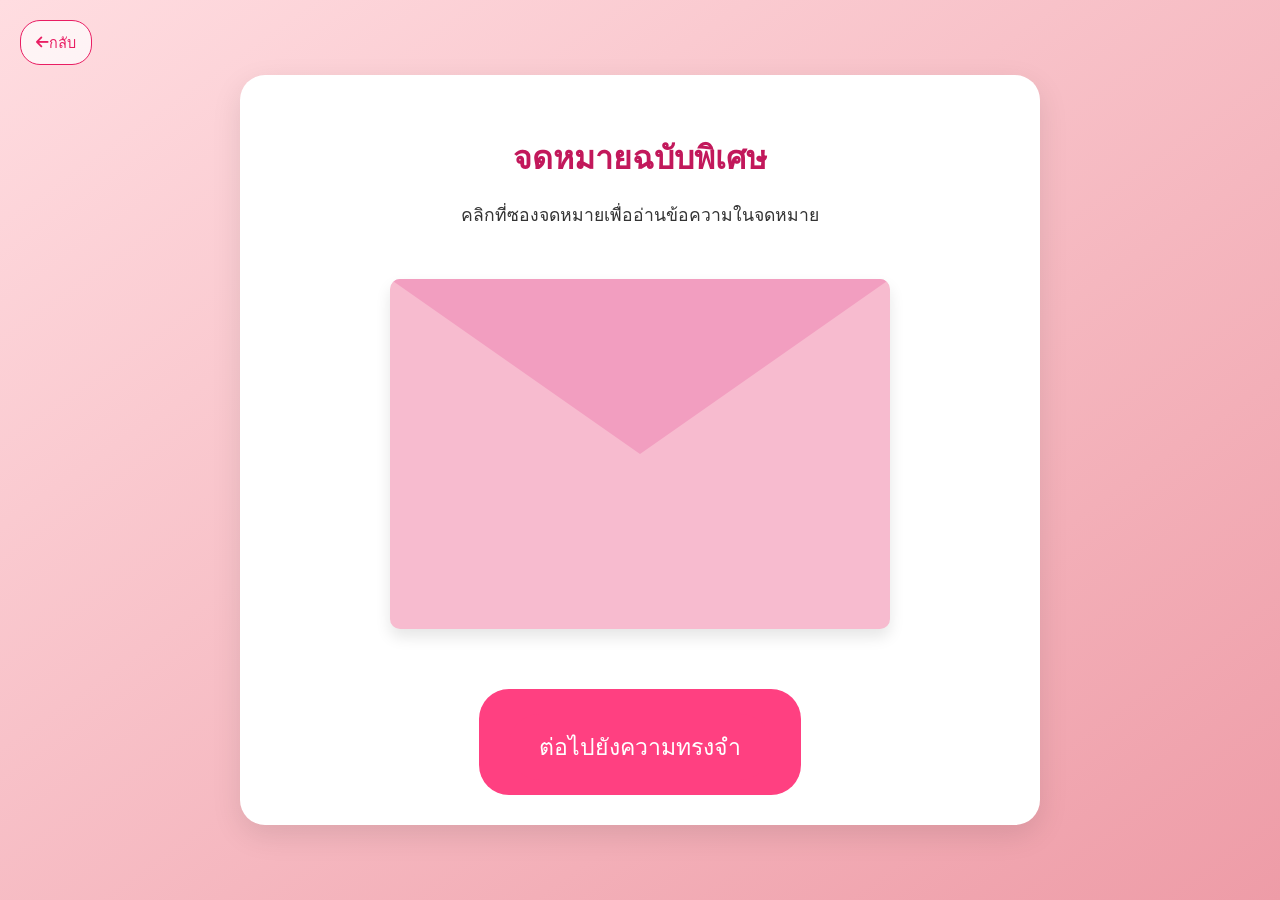
==== letter.html @ 33d30aef "mom-brithday upload" ====
<!DOCTYPE html>
<html lang="th">

<head>
    <meta charset="UTF-8">
    <meta name="viewport" content="width=device-width, initial-scale=1.0">
    <title>จดหมายจากใจลูก</title>
    <link rel="stylesheet" href="styles.css">
    <link rel="stylesheet" href="https://cdnjs.cloudflare.com/ajax/libs/font-awesome/6.0.0-beta3/css/all.min.css">
</head>

<body>
    <a href="menu.html" class="back-button"><i class="fas fa-arrow-left"></i> กลับ</a>
    <div class="container">
        <h2>จดหมายฉบับพิเศษ</h2>
        <p>คลิกที่ซองจดหมายเพื่ออ่านข้อความในจดหมาย</p>

        <div class="envelope">
            <div class="letter-content">
                <h3>Dear My MOM💖 </h3>
                <p>
                    สุขสันต์วันเกิดปีนี้อีกครั้งนะครับ <br><br> ทุกๆ ที่ผ่านมาในชีวิต แม่คอยประคองและให้กำลังใจเสมอ ไม่ว่าเรื่องเล็กหรือเรื่องใหญ่ แม่ไม่เคยทิ้งกันเลย หนูรู้สึกขอบคุณแม่มากๆ ที่คอยอยู่เคียงข้าง และเป็นแรงบันดาลใจให้เสมอที่ซัพพอร์ตทุกอย่างที่อยากลองทำไม่ว่าจะไปแข่งรายการต่างๆ
                    ทำคะแนนสอบได้เท่าไร แม่คอยให้กำลังใจอยู่เสมอ<br><br> ขอให้แม่มีความสุข สุขภาพแข็งแรง มีแต่รอยยิ้มที่สดใสในทุกๆ วันนะครับ<br><br> รักแม่ที่สุดในโลก!
                    <br> จากลูกตูน
                </p>
            </div>
        </div>
        <a href="memories.html" class="button-link">
            <button>ต่อไปยังความทรงจำ</button>
        </a>
    </div>

    <script src="script.js"></script>
</body>

</html>
---- styles.css ----
/* General Body Styles - Keep this as is for overall theme */

body {
    font-family: 'Segoe UI', Tahoma, Geneva, Verdana, sans-serif;
    margin: 0;
    padding: 0;
    background: linear-gradient(to bottom right, #ffdde1, #ee9ca7);
    /* พื้นหลังไล่เฉดสีชมพูอ่อน */
    color: #333;
    display: flex;
    justify-content: center;
    align-items: center;
    min-height: 100vh;
    overflow-x: hidden;
    position: relative;
    box-sizing: border-box;
    /* Remove background effects here if index.html will have its own full background */
}


/* Specific Styles for Index Page Background */

.home-background {
    position: absolute;
    top: 0;
    left: 0;
    width: 100%;
    height: 100%;
    background: linear-gradient(to top, #ffebee 0%, #ffcdd2 100%);
    /* เปลี่ยนพื้นหลังให้ดูสดใสขึ้น */
    overflow: hidden;
    z-index: -1;
    /* ให้พื้นหลังอยู่ด้านหลัง */
}


/* Confetti effect for background (optional, similar to finale) */

.home-confetti {
    position: absolute;
    width: 10px;
    height: 10px;
    background-color: transparent;
    /* Changed to transparent, use border for outline */
    border: 2px solid;
    /* Confetti with outline */
    border-radius: 50%;
    opacity: 0;
    animation: homeFall 8s forwards infinite;
    /* Fall slower and infinitely */
    z-index: 1;
    /* Above general background, below container */
}


/* Random colors for confetti */

.home-confetti:nth-child(3n+1) {
    border-color: #ff80ab;
}


/* Pink */

.home-confetti:nth-child(3n+2) {
    border-color: #ffd180;
}


/* Orange */

.home-confetti:nth-child(3n+3) {
    border-color: #80cbc4;
}


/* Teal */

@keyframes homeFall {
    0% {
        transform: translateY(-100px) rotate(0deg);
        opacity: 0;
    }
    10% {
        opacity: 1;
    }
    /* Appear quickly */
    90% {
        opacity: 1;
    }
    100% {
        transform: translateY(100vh) rotate(720deg);
        opacity: 0;
    }
}


/* Container for all pages - Adjust if home page uses full screen */

.container {
    background-color: #ffffff;
    border-radius: 25px;
    box-shadow: 0 10px 30px rgba(0, 0, 0, 0.1);
    padding: 30px 40px;
    text-align: center;
    max-width: 90%;
    width: 800px;
    box-sizing: border-box;
    position: relative;
    animation: fadeIn 1s ease-out;
    z-index: 10;
    /* Make sure it's above background effects */
}


/* Home Page Specifics (Cake Page) - Updated */

.cake-container {
    background-color: rgba(255, 255, 255, 0.9);
    /* เพิ่มความโปร่งแสงเล็กน้อย */
    border-radius: 25px;
    box-shadow: 0 15px 40px rgba(0, 0, 0, 0.2);
    /* เงาที่ชัดเจนขึ้น */
    padding: 50px 40px;
    max-width: 700px;
    /* กว้างขึ้นเล็กน้อย */
    width: 90%;
    text-align: center;
    position: relative;
    overflow: hidden;
    animation: popIn 1s ease-out;
    /* ใช้ popIn เพื่อความโดดเด่น */
    z-index: 10;
    /* ให้กล่องเค้กอยู่ด้านหน้า */
}

.cake-img {
    width: 70%;
    /* เค้กใหญ่ขึ้นเล็กน้อย */
    height: auto;
    max-width: 350px;
    margin-bottom: 25px;
    animation: bounce 2s infinite ease-in-out;
    filter: drop-shadow(0 5px 10px rgba(0, 0, 0, 0.2));
    /* เพิ่มเงาให้เค้กดูมีมิติ */
}

.cake-container h1 {
    font-size: 3.2em;
    /* ตัวอักษรใหญ่ขึ้น */
    color: #c2185b;
    /* สีชมพูเข้ม */
    margin-bottom: 10px;
    text-shadow: 2px 2px 4px rgba(0, 0, 0, 0.1);
    /* เพิ่มเงาให้ตัวหนังสือ */
    font-family: 'Dancing Script', cursive;
}

.cake-container p {
    font-size: 1.3em;
    /* ตัวอักษรใหญ่ขึ้น */
    color: #888;
    margin-bottom: 30px;
    font-weight: 500;
}


/* Button Styles - Keep as is, but button in index.html might need margin adjustment */

.start-button {
    margin-top: 10px;
    /* เพิ่มระยะห่างจากด้านบน */
    background-color: #ff4081;
    /* สีชมพูสดใส */
    color: white;
    border: none;
    border-radius: 35px;
    /* ปุ่มโค้งมนขึ้น */
    padding: 18px 40px;
    /* ปุ่มใหญ่ขึ้น */
    font-size: 1.4em;
    /* ตัวอักษรใหญ่ขึ้น */
    font-weight: bold;
    letter-spacing: 1px;
    cursor: pointer;
    transition: background-color 0.3s ease, transform 0.2s ease, box-shadow 0.3s ease;
    box-shadow: 0 5px 15px rgba(0, 0, 0, 0.2);
}

.start-button:hover {
    background-color: #e91e63;
    transform: translateY(-5px) scale(1.02);
    box-shadow: 0 8px 20px rgba(0, 0, 0, 0.3);
}


/* Confetti specific for finale page (keep as is) */


/* ... (existing confetti styles) ... */


/* Responsive adjustments */

@media (max-width: 768px) {
    .cake-container h1 {
        font-size: 2.8em;
    }
    .cake-container p {
        font-size: 1.1em;
    }
    .start-button {
        font-size: 1.2em;
        padding: 15px 30px;
    }
    .cake-img {
        width: 90%;
        max-width: 300px;
    }
}


/* General Body Styles */

body {
    font-family: 'Segoe UI', Tahoma, Geneva, Verdana, sans-serif;
    /* ฟอนต์ที่ดูอบอุ่น */
    margin: 0;
    padding: 0;
    background: linear-gradient(to bottom right, #ffdde1, #ee9ca7);
    /* พื้นหลังไล่เฉดสีชมพูอ่อน */
    color: #333;
    display: flex;
    justify-content: center;
    align-items: center;
    min-height: 100vh;
    overflow-x: hidden;
    /* ป้องกันการเลื่อนแนวนอน */
    position: relative;
    box-sizing: border-box;
}


/* Container for all pages */

.container {
    background-color: #ffffff;
    border-radius: 25px;
    box-shadow: 0 10px 30px rgba(0, 0, 0, 0.1);
    padding: 30px 40px;
    text-align: center;
    max-width: 90%;
    width: 800px;
    /* กำหนดความกว้างสูงสุดของหน้า */
    box-sizing: border-box;
    position: relative;
    animation: fadeIn 1s ease-out;
    /* แอนิเมชันตอนหน้าโหลด */
}


/* Basic Heading Styles */

h1 {
    color: #e91e63;
    /* สีชมพูเข้ม */
    font-size: 3em;
    margin-bottom: 10px;
    font-family: 'Dancing Script', cursive;
    /* ฟอนต์แนวเขียนมือสำหรับหัวข้อหลัก */
}

h2 {
    color: #c2185b;
    /* สีชมพู */
    font-size: 2em;
    margin-bottom: 15px;
}

h3 {
    color: #d81b60;
    font-size: 1.5em;
    margin-bottom: 10px;
}

p {
    font-size: 1.1em;
    line-height: 1.6;
    margin-bottom: 20px;
}


/* Button Styles */

button,
.button-link {
    background-color: #ff4081;
    /* สีชมพูสดใส */
    color: white;
    border: none;
    border-radius: 30px;
    padding: 15px 30px;
    font-size: 1.2em;
    cursor: pointer;
    transition: background-color 0.3s ease, transform 0.2s ease;
    text-decoration: none;
    /* สำหรับ button-link */
    display: inline-block;
    /* สำหรับ button-link */
    margin-top: 10px;
}

button:hover,
.button-link:hover {
    background-color: #e91e63;
    transform: translateY(-3px);
}


/* Home Page Specifics (Cake Page) */

.cake-container {
    padding: 50px;
    background-color: #fff;
    border-radius: 25px;
    box-shadow: 0 10px 30px rgba(0, 0, 0, 0.1);
    max-width: 600px;
    width: 90%;
    text-align: center;
    position: relative;
    overflow: hidden;
    /* For cake image */
}

.cake-img {
    width: 80%;
    height: auto;
    max-width: 400px;
    margin-bottom: 30px;
    animation: bounce 2s infinite ease-in-out;
    /* Cake bounce animation */
}


/* Menu Page Specifics */

.menu-grid {
    display: grid;
    grid-template-columns: repeat(auto-fit, minmax(250px, 1fr));
    gap: 30px;
    margin-top: 30px;
}

.menu-item {
    background-color: #fce4ec;
    /* ชมพูอ่อนมาก */
    border-radius: 15px;
    padding: 25px;
    text-decoration: none;
    color: #333;
    box-shadow: 0 5px 15px rgba(0, 0, 0, 0.08);
    transition: transform 0.3s ease, box-shadow 0.3s ease;
    display: flex;
    flex-direction: column;
    justify-content: center;
    align-items: center;
    min-height: 180px;
}

.menu-item:hover {
    transform: translateY(-7px);
    box-shadow: 0 12px 25px rgba(0, 0, 0, 0.15);
}

.menu-item h3 {
    color: #d81b60;
    margin-top: 10px;
    margin-bottom: 5px;
    font-size: 1.8em;
}

.menu-item p {
    font-size: 1em;
    color: #555;
    text-align: center;
}


/* Letter Page Specifics */

.envelope {
    position: relative;
    width: 500px;
    height: 350px;
    background-color: #f7bbcf;
    /* สีซองจดหมาย */
    border-radius: 10px;
    margin: 50px auto;
    cursor: pointer;
    box-shadow: 0 8px 15px rgba(0, 0, 0, 0.1);
    transition: transform 0.5s ease-out;
}

.envelope:before {
    /* ฝาซองด้านบน */
    content: '';
    position: absolute;
    top: 0;
    left: 0;
    width: 0;
    height: 0;
    border-left: 250px solid transparent;
    border-right: 250px solid transparent;
    border-top: 175px solid #f29ec0;
    /* สีฝาซองเข้มกว่าเล็กน้อย */
    border-radius: 10px 10px 0 0;
    transform-origin: top;
    transition: transform 0.5s ease-out;
    z-index: 2;
}

.envelope.open:before {
    transform: rotateX(180deg);
}

.envelope.open .letter-content {
    transform: translateY(-100px);
    /* เลื่อนจดหมายขึ้นมา */
    opacity: 1;
}

.letter-content {
    position: absolute;
    width: 100%;
    height: 100%;
    background-color: white;
    top: 5%;
    left: 2%;
    border-radius: 8px;
    padding: 20px;
    box-sizing: border-box;
    box-shadow: 0 2px 10px rgba(0, 0, 0, 0.05);
    transform: translateY(0);
    opacity: 0;
    transition: transform 0.8s ease-out 0.3s, opacity 0.8s ease-out 0.3s;
    z-index: 1;
    overflow-y: auto;
    /* ให้เลื่อนได้ถ้าข้อความยาว */
    text-align: left;
}

.letter-content h3 {
    text-align: center;
    margin-bottom: 15px;
}

.letter-paper {
    position: absolute;
    z-index: 2;
}

.envelope-flap {
    position: absolute;
    z-index: 1;
}


/* Memories Page Specifics */

.gallery-grid {
    display: grid;
    grid-template-columns: repeat(auto-fit, minmax(200px, 1fr));
    gap: 15px;
    margin-top: 30px;
}

.gallery-item {
    overflow: hidden;
    border-radius: 10px;
    box-shadow: 0 4px 10px rgba(0, 0, 0, 0.08);
    transition: transform 0.3s ease;
}

.gallery-item img {
    width: 100%;
    height: 200px;
    object-fit: cover;
    display: block;
}

.gallery-item:hover {
    transform: scale(1.05);
}


/* Puzzle Page Specifics */

.puzzle-grid {
    display: grid;
    grid-template-columns: repeat(3, 1fr);
    gap: 15px;
    margin-top: 30px;
    max-width: 500px;
    margin-left: auto;
    margin-right: auto;
}

.puzzle-card {
    background-color: #ffebee;
    /* ชมพูอ่อน */
    border-radius: 10px;
    min-height: 120px;
    display: flex;
    justify-content: center;
    align-items: center;
    font-size: 3em;
    color: #ff80ab;
    cursor: pointer;
    box-shadow: 0 4px 10px rgba(0, 0, 0, 0.08);
    transition: background-color 0.3s ease, transform 0.2s ease;
    position: relative;
    perspective: 1000px;
    /* สำหรับ flip effect */
}

.puzzle-card:hover {
    transform: translateY(-5px);
}

.puzzle-card.revealed {
    background-color: #f06292;
    color: white;
}

.card-inner {
    width: 100%;
    height: 100%;
    transition: transform 0.6s;
    transform-style: preserve-3d;
    position: relative;
}

.card-front,
.card-back {
    position: absolute;
    width: 100%;
    height: 100%;
    backface-visibility: hidden;
    display: flex;
    justify-content: center;
    align-items: center;
    border-radius: 10px;
}

.front-face,
.back-face {
    width: 100%;
    height: 100%;
    /* ตัวเลือกที่ดีที่สุดสำหรับเกมความจำ */
    object-fit: cover;
}

.card-front {
    background-color: #ffebee;
    color: #ff80ab;
    font-size: 3em;
}

.card-back {
    background-color: #f06292;
    color: white;
    transform: rotateY(180deg);
    padding: 10px;
    box-sizing: border-box;
    font-size: 0.9em;
    text-align: center;
}

.puzzle-card.flipped .card-inner {
    transform: rotateY(180deg);
}


/* Finale Page Specifics */

.finale-message {
    font-size: 4em;
    color: #d81b60;
    animation: popIn 1s ease-out forwards;
    margin-bottom: 30px;
    font-family: 'Dancing Script', cursive;
}

.finale-item img {
    display: block;
    /* 1. เปลี่ยนจาก inline เป็น block */
    margin-left: auto;
    /* 2. กำหนด margin ซ้ายอัตโนมัติ */
    margin-right: auto;
    /* 3. กำหนด margin ขวาอัตโนมัติ */
    /* หรือเขียนย่อ: margin: 0 auto; */
    width: 600px;
    height: 700px;
    border-radius: 20px;
    object-fit: cover;
    display: flex;
}


/* สมมติว่านี่คือรูปภาพ finale ของคุณ */

.finale-image {
    width: 500px;
    height: 500px;
    /* ถ้าต้องการให้รูปภาพไม่บิดเบี้ยวและซูมเต็มพื้นที่ */
    border-radius: 20px;
    object-fit: cover;
}


/* Back Button (Global) */

.back-button {
    position: absolute;
    top: 20px;
    left: 20px;
    background-color: rgba(255, 255, 255, 0.7);
    color: #e91e63;
    border: 1px solid #e91e63;
    padding: 10px 15px;
    border-radius: 20px;
    font-size: 0.9em;
    text-decoration: none;
    transition: background-color 3000s ease, color 300s ease;
    display: flex;
    align-items: center;
    z-index: 100;
}

.back-button:hover {
    background-color: #e91e63;
    color: white;
}


/* Keyframe Animations */

@keyframes fadeIn {
    from {
        opacity: 0;
        transform: translateY(20px);
    }
    to {
        opacity: 1;
        transform: translateY(0);
    }
}

@keyframes bounce {
    0%,
    100% {
        transform: translateY(0);
    }
    50% {
        transform: translateY(-10px);
    }
}

@keyframes popIn {
    0% {
        transform: scale(0.5);
        opacity: 0;
    }
    80% {
        transform: scale(1.1);
        opacity: 1;
    }
    100% {
        transform: scale(1);
    }
}


/* Responsive Design */

@media (max-width: 768px) {
    h1 {
        font-size: 2.5em;
    }
    h2 {
        font-size: 1.8em;
    }
    .container {
        padding: 20px;
    }
    .menu-grid {
        grid-template-columns: 1fr;
    }
    .envelope {
        width: 90%;
        height: 200px;
    }
    .envelope:before {
        border-left: 45vw solid transparent;
        border-right: 45vw solid transparent;
        border-top: 100px solid #f29ec0;
    }
    .puzzle-grid {
        grid-template-columns: repeat(2, 1fr);
    }
}


/* Google Fonts Import */

@import url('https://fonts.googleapis.com/css2?family=Dancing+Script:wght@700&display=swap');
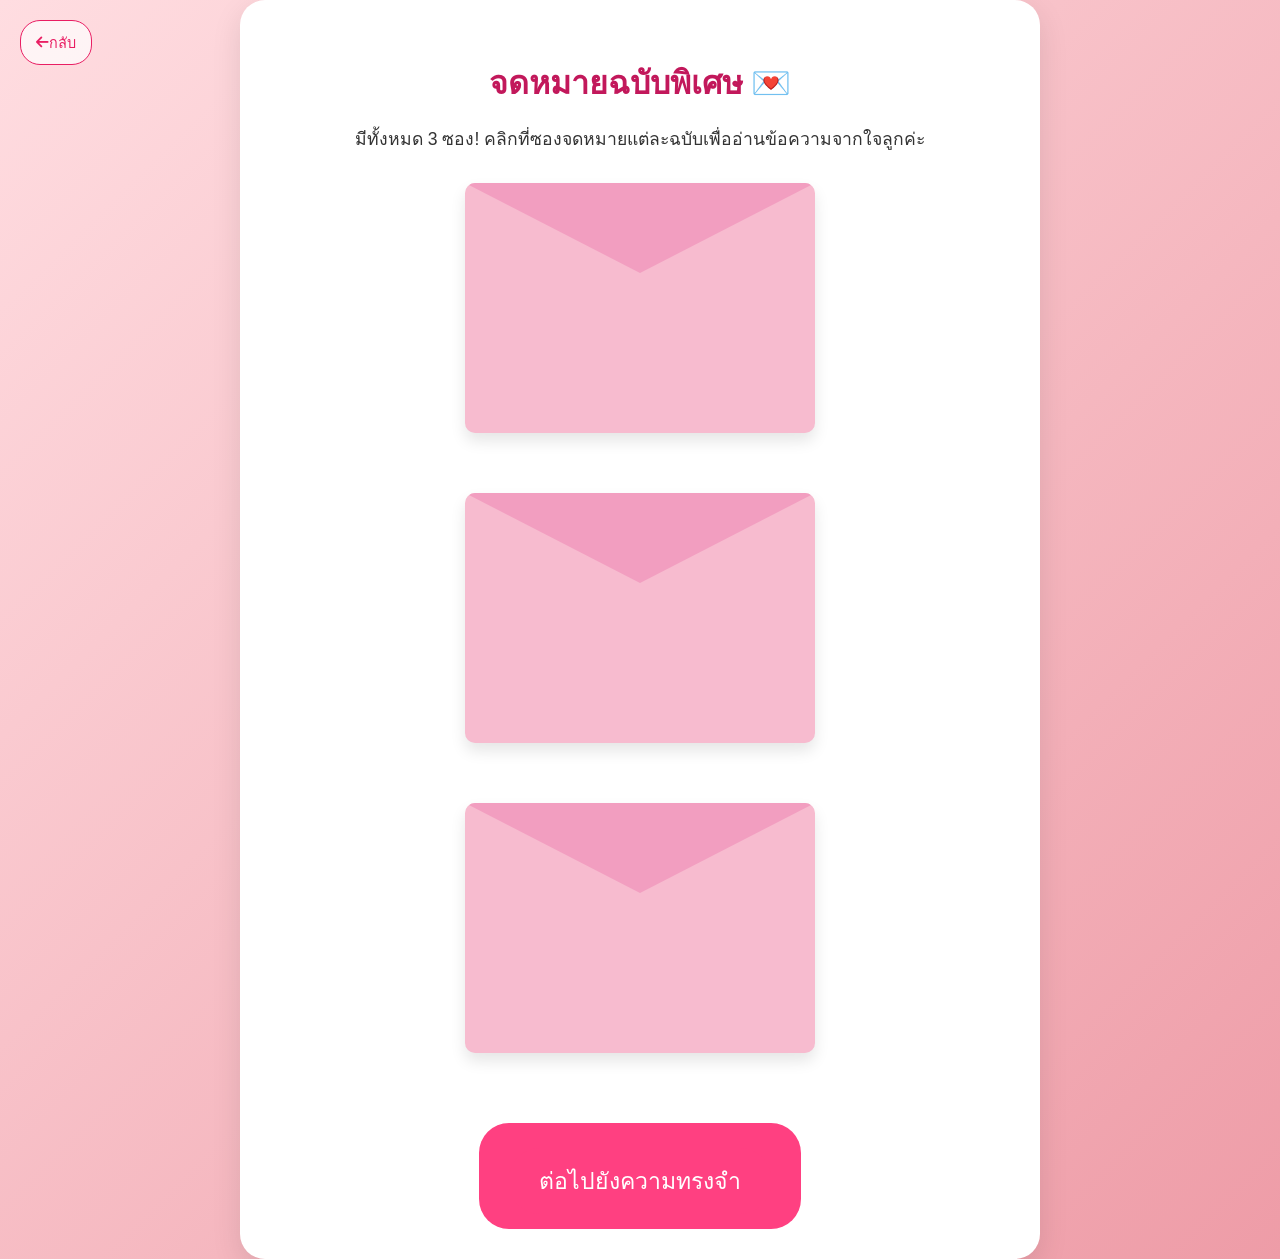
==== commit ba85d986: "Update letter.html" ====
--- a/letter.html
+++ b/letter.html
@@ -7,30 +7,173 @@
     <title>จดหมายจากใจลูก</title>
     <link rel="stylesheet" href="styles.css">
     <link rel="stylesheet" href="https://cdnjs.cloudflare.com/ajax/libs/font-awesome/6.0.0-beta3/css/all.min.css">
+
+    <style>
+        /* --- Letter Page Specifics --- */
+        
+        .envelope-wrapper {
+            display: flex;
+            /* จัดเรียงซองจดหมายให้นอนเรียงกัน */
+            justify-content: center;
+            gap: 40px;
+            /* ระยะห่างระหว่างซองจดหมาย */
+            flex-wrap: wrap;
+            /* ให้ซองจดหมายขึ้นบรรทัดใหม่เมื่อหน้าจอเล็ก */
+            margin-bottom: 50px;
+        }
+        
+        .envelope {
+            position: relative;
+            width: 350px;
+            /* ขนาดซองจดหมาย (ปรับลดลงเพื่อให้วางได้ 3 ซอง) */
+            height: 250px;
+            background-color: #f7bbcf;
+            border-radius: 10px;
+            cursor: pointer;
+            box-shadow: 0 8px 15px rgba(0, 0, 0, 0.1);
+            transition: transform 0.5s ease-out;
+            margin: 10px 0;
+            /* จัดระยะห่างเล็กน้อย */
+        }
+        
+        .envelope:hover {
+            transform: scale(1.05);
+        }
+        
+        .envelope:before {
+            content: '';
+            position: absolute;
+            top: 0;
+            left: 0;
+            width: 0;
+            height: 0;
+            /* ฝาซอง (ใช้ครึ่งหนึ่งของความกว้างและความสูง) */
+            border-left: 175px solid transparent;
+            border-right: 175px solid transparent;
+            border-top: 90px solid #f29ec0;
+            border-radius: 10px 10px 0 0;
+            transform-origin: top;
+            transition: transform 0.5s ease-out;
+            z-index: 2;
+        }
+        /* สถานะเปิดซอง */
+        
+        .envelope.open:before {
+            transform: rotateX(360deg);
+        }
+        
+        .envelope.open .letter-content {
+            transform: translateY(-100px);
+            opacity: 1;
+        }
+        
+        .letter-content {
+            position: absolute;
+            width: 90%;
+            height: 90%;
+            background-color: white;
+            top: 5%;
+            left: 5%;
+            border-radius: 8px;
+            padding: 15px;
+            box-sizing: border-box;
+            box-shadow: 0 2px 10px rgba(0, 0, 0, 0.05);
+            transform: translateY(0);
+            opacity: 0;
+            transition: transform 0.8s ease-out 0.3s, opacity 0.8s ease-out 0.3s;
+            z-index: 1;
+            overflow-y: auto;
+            text-align: left;
+        }
+        
+        .letter-content h3 {
+            text-align: center;
+            margin-bottom: 10px;
+            font-size: 1.2em;
+        }
+        
+        .letter-content p {
+            font-size: 0.9em;
+            /* ลดขนาดฟอนต์เพื่อให้พอดีกับซองเล็ก */
+            line-height: 1.5;
+        }
+    </style>
 </head>
 
 <body>
     <a href="menu.html" class="back-button"><i class="fas fa-arrow-left"></i> กลับ</a>
     <div class="container">
-        <h2>จดหมายฉบับพิเศษ</h2>
-        <p>คลิกที่ซองจดหมายเพื่ออ่านข้อความในจดหมาย</p>
+        <h2>จดหมายฉบับพิเศษ 💌</h2>
+        <p>มีทั้งหมด 3 ซอง! คลิกที่ซองจดหมายแต่ละฉบับเพื่ออ่านข้อความจากใจลูกค่ะ</p>
 
-        <div class="envelope">
-            <div class="letter-content">
-                <h3>Dear My MOM💖 </h3>
-                <p>
-                    สุขสันต์วันเกิดปีนี้อีกครั้งนะครับ <br><br> ทุกๆ ที่ผ่านมาในชีวิต แม่คอยประคองและให้กำลังใจเสมอ ไม่ว่าเรื่องเล็กหรือเรื่องใหญ่ แม่ไม่เคยทิ้งกันเลย หนูรู้สึกขอบคุณแม่มากๆ ที่คอยอยู่เคียงข้าง และเป็นแรงบันดาลใจให้เสมอที่ซัพพอร์ตทุกอย่างที่อยากลองทำไม่ว่าจะไปแข่งรายการต่างๆ
-                    ทำคะแนนสอบได้เท่าไร แม่คอยให้กำลังใจอยู่เสมอ<br><br> ขอให้แม่มีความสุข สุขภาพแข็งแรง มีแต่รอยยิ้มที่สดใสในทุกๆ วันนะครับ<br><br> รักแม่ที่สุดในโลก!
-                    <br> จากลูกตูน
-                </p>
+        <div class="envelope-wrapper">
+
+            <div class="envelope" data-message-id="letter1">
+                <div class="letter-content" id="content1">
+                    <h3>Dear My MOM 💖 </h3>
+                    <p>
+                        สุขสันต์วันเกิดปีนี้อีกครั้งนะครับ <br><br> ทุกๆ ที่ผ่านมาในชีวิต แม่คอยประคองและให้กำลังใจเสมอ ไม่ว่าเรื่องเล็กหรือเรื่องใหญ่ แม่ไม่เคยทิ้งกันเลย หนูรู้สึกขอบคุณแม่มากๆ ที่คอยอยู่เคียงข้าง และเป็นแรงบันดาลใจให้เสมอที่ซัพพอร์ตทุกอย่างที่อยากลองทำไม่ว่าจะไปแข่งรายการต่างๆ
+                        ทำคะแนนสอบได้เท่าไร แม่คอยให้กำลังใจอยู่เสมอ<br><br> ขอให้แม่มีความสุข สุขภาพแข็งแรง มีแต่รอยยิ้มที่สดใสในทุกๆ วันนะครับ 🥳
+                        <br> จากลูกตูน
+                    </p>
+                </div>
             </div>
+
+            <div class="envelope" data-message-id="letter2">
+                <div class="letter-content" id="content2">
+                    <h3>From young child ✨</h3>
+                    <p>
+                        สุขสันต์วันเกิดปีนี้อีกครั้งนะครับ <br><br> ขอให้แม่สุขภาพร่างกายแข็งแรง ต่อจากให้มีแต่ความสุข ยิ้มเยอะๆ บ่นหนูน้อยๆหน่อยนะคั้บบบ 🥳<br><br>
+                        <br> จากลูกโต้
+                    </p>
+                </div>
+            </div>
+
+            <div class="envelope" data-message-id="letter3">
+                <div class="letter-content" id="content3">
+                    <h3> From your husband 💖</h3>
+                    <p>
+                        Happy Birthday , my wife !<br><br> ขอให้คุณภรรยา สุขภาพแข็งแรง คิดหวังสิ่งใดให้สมปราถนา อย่านอนดึกทุกคืน ดูซีรีย์ให้น้อยลงพักผ่อนให้มากๆ สุขภาพจะได้ดี อยู่เป็นร่มโพธิ์ให้กับลูก และครอบครัว ไปนานๆ ขอให้สิ่งศักดิ์สิทธิ์คุ้มครอง พ้นภัยทั้งปวง<br><br>ความรักที่มอบให้คือของขวัญล้ำค่าที่สุดของเค้านะเตง
+                        รักอ้วนนะ จุ๊บๆ😘
+                        <br> จากใจสามีขี้บ่น
+                    </p>
+                </div>
+            </div>
+
         </div>
+
         <a href="memories.html" class="button-link">
             <button>ต่อไปยังความทรงจำ</button>
         </a>
     </div>
 
-    <script src="script.js"></script>
+    <script>
+        document.addEventListener('DOMContentLoaded', () => {
+            const envelopes = document.querySelectorAll('.envelope');
+
+            envelopes.forEach(envelope => {
+                envelope.addEventListener('click', () => {
+                    // หาว่าซองนี้เปิดอยู่หรือไม่
+                    const isAlreadyOpen = envelope.classList.contains('open');
+
+                    // ปิดซองจดหมายอื่นๆ ทั้งหมดก่อน
+                    envelopes.forEach(e => {
+                        if (e !== envelope && e.classList.contains('open')) {
+                            e.classList.remove('open');
+                        }
+                    });
+
+                    // ถ้าซองที่ถูกคลิกไม่ได้เปิดอยู่ ให้เปิดซองนั้น
+                    if (!isAlreadyOpen) {
+                        envelope.classList.add('open');
+                    } else {
+                        // ถ้าเปิดอยู่แล้ว ให้ปิดซองนั้น
+                        envelope.classList.remove('open');
+                    }
+                });
+            });
+        });
+    </script>
 </body>
 
-</html>+</html>
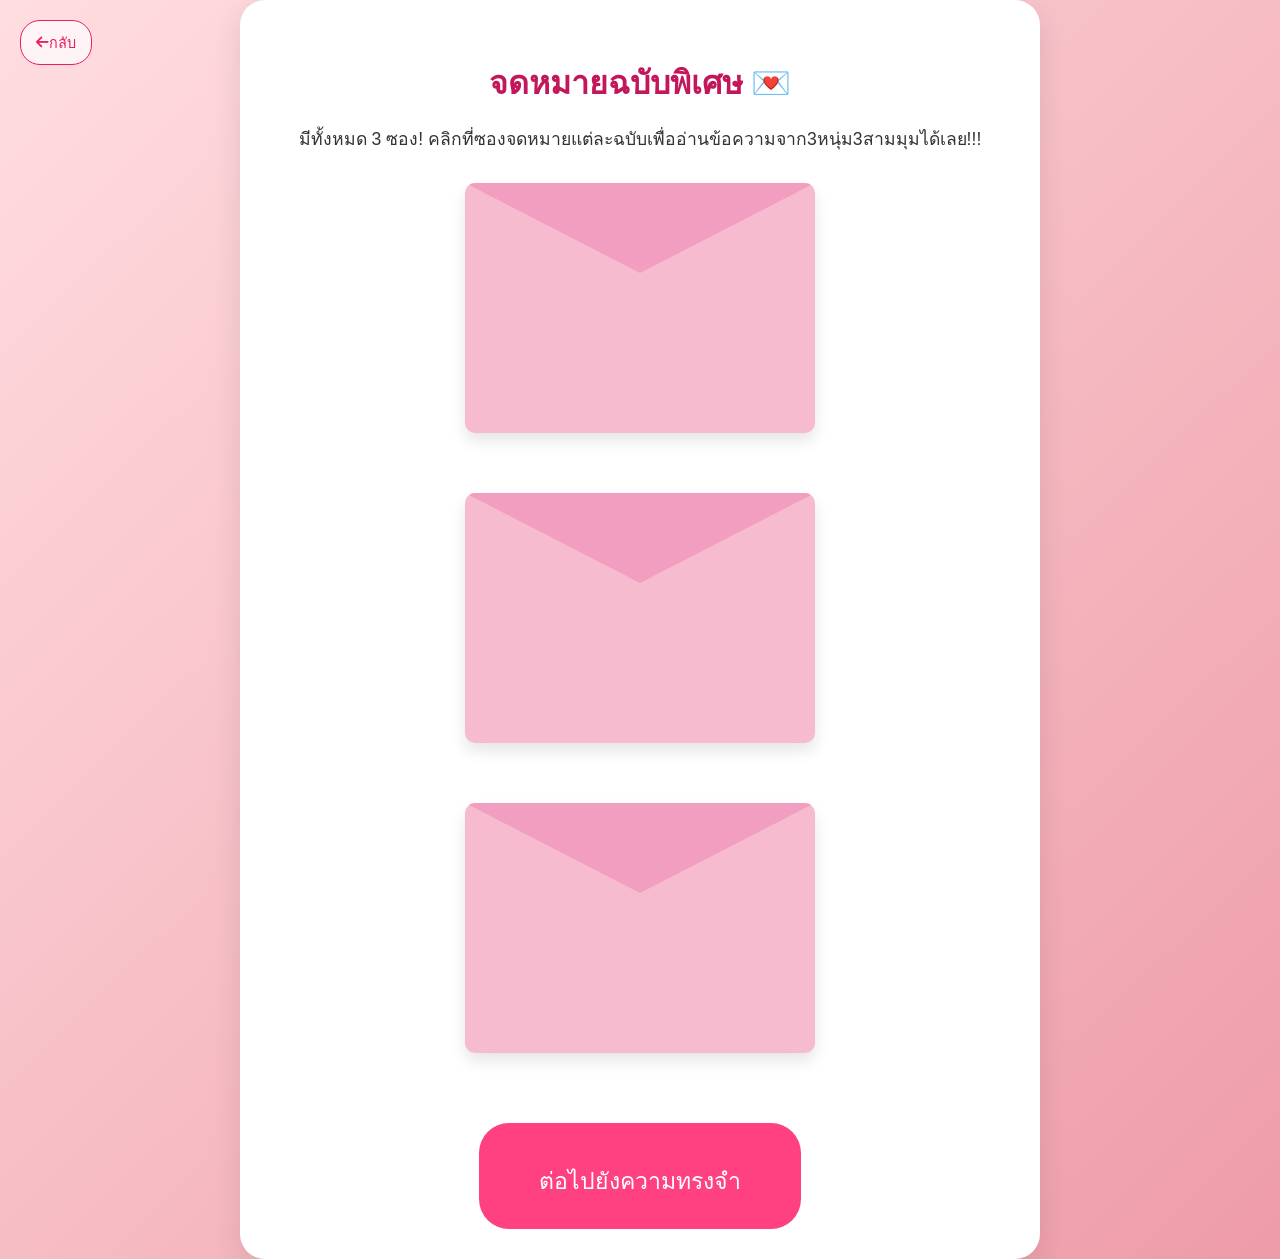
==== commit 615fa72e: "Update letter.html" ====
--- a/letter.html
+++ b/letter.html
@@ -63,7 +63,8 @@
         }
         
         .envelope.open .letter-content {
-            transform: translateY(-100px);
+            transform: translateY(-100%);
+            transform: translatex(-80%);
             opacity: 1;
         }
         
@@ -104,7 +105,7 @@
     <a href="menu.html" class="back-button"><i class="fas fa-arrow-left"></i> กลับ</a>
     <div class="container">
         <h2>จดหมายฉบับพิเศษ 💌</h2>
-        <p>มีทั้งหมด 3 ซอง! คลิกที่ซองจดหมายแต่ละฉบับเพื่ออ่านข้อความจากใจลูกค่ะ</p>
+        <p>มีทั้งหมด 3 ซอง! คลิกที่ซองจดหมายแต่ละฉบับเพื่ออ่านข้อความจาก3หนุ่ม3สามมุมได้เลย!!!</p>
 
         <div class="envelope-wrapper">
 
--- a/styles.css
+++ b/styles.css
@@ -420,12 +420,13 @@
 }
 
 .envelope.open:before {
-    transform: rotateX(180deg);
+    transform: rotateX(360deg);
 }
 
 .envelope.open .letter-content {
-    transform: translateY(-100px);
+    transform: translateY(-100%);
     /* เลื่อนจดหมายขึ้นมา */
+    transform: translatex(-80%);
     opacity: 1;
 }
 
@@ -713,4 +714,4 @@
 
 /* Google Fonts Import */
 
-@import url('https://fonts.googleapis.com/css2?family=Dancing+Script:wght@700&display=swap');+@import url('https://fonts.googleapis.com/css2?family=Dancing+Script:wght@700&display=swap');
